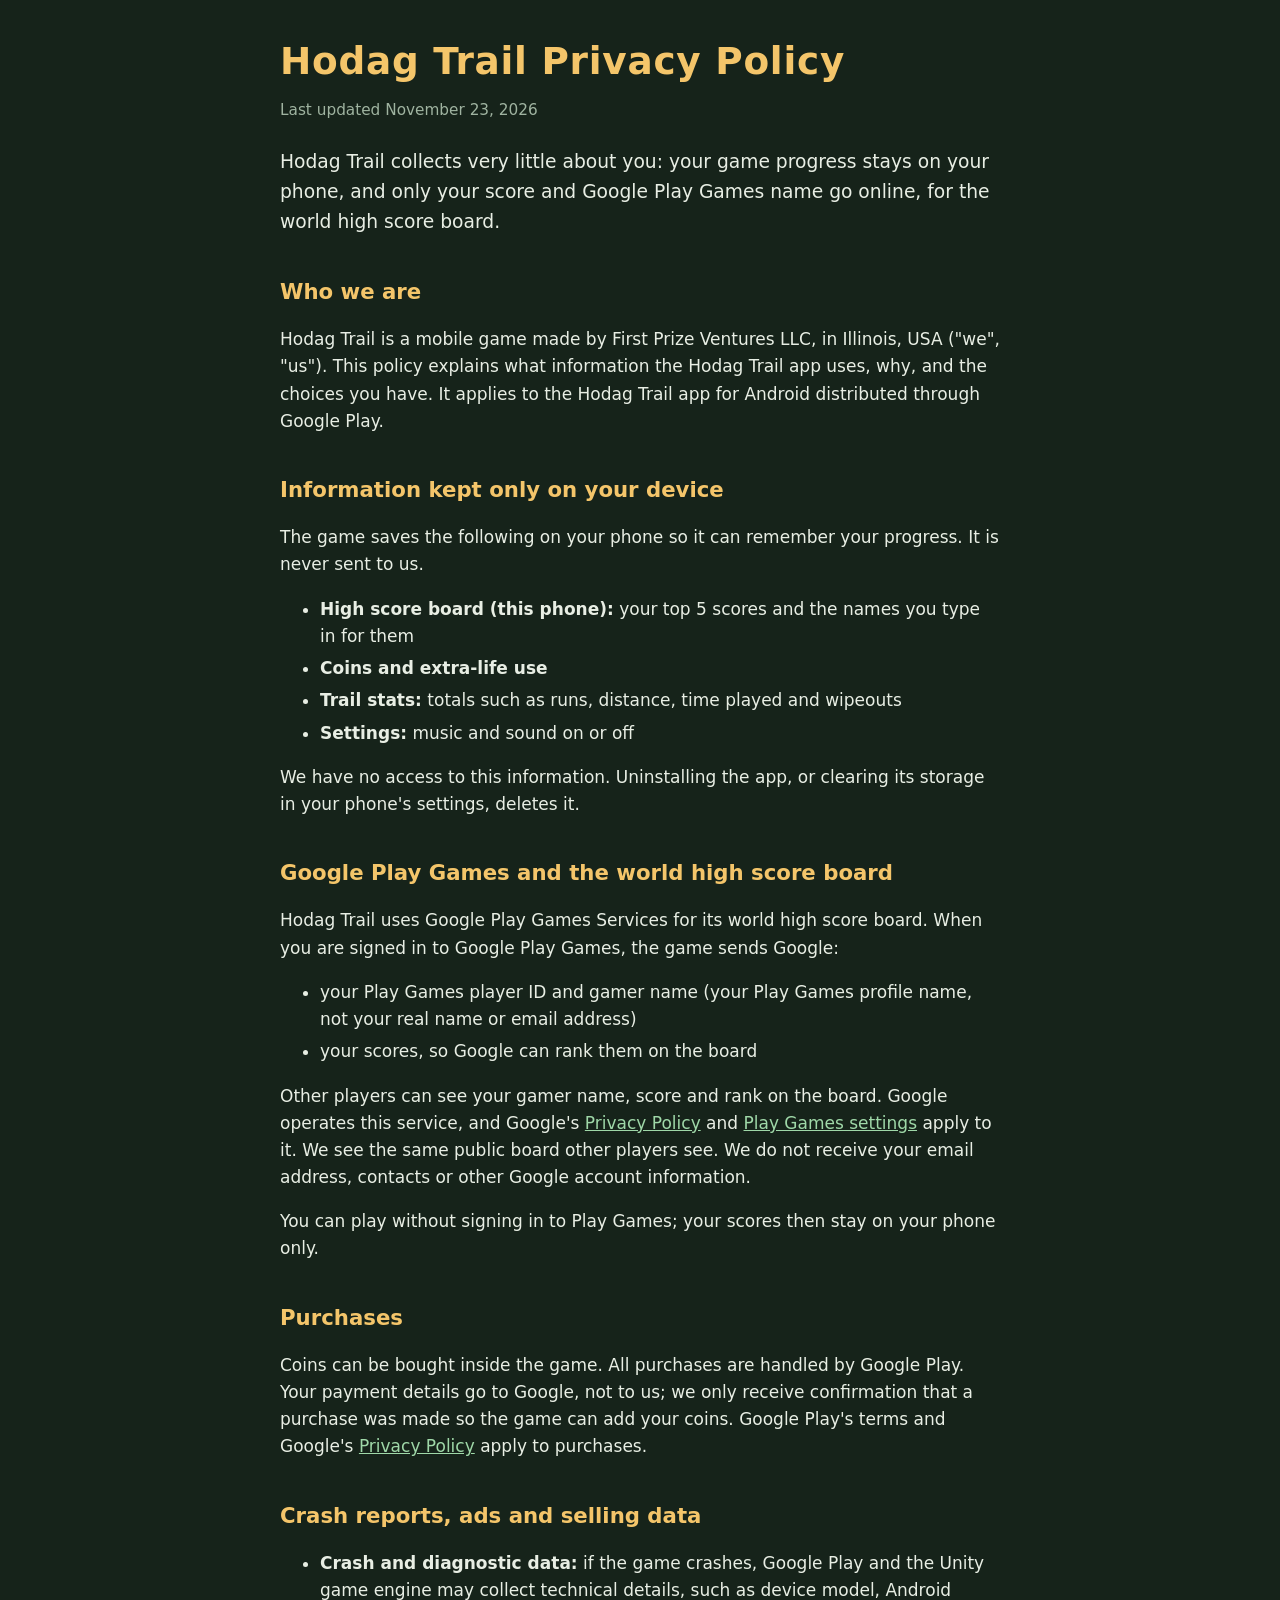
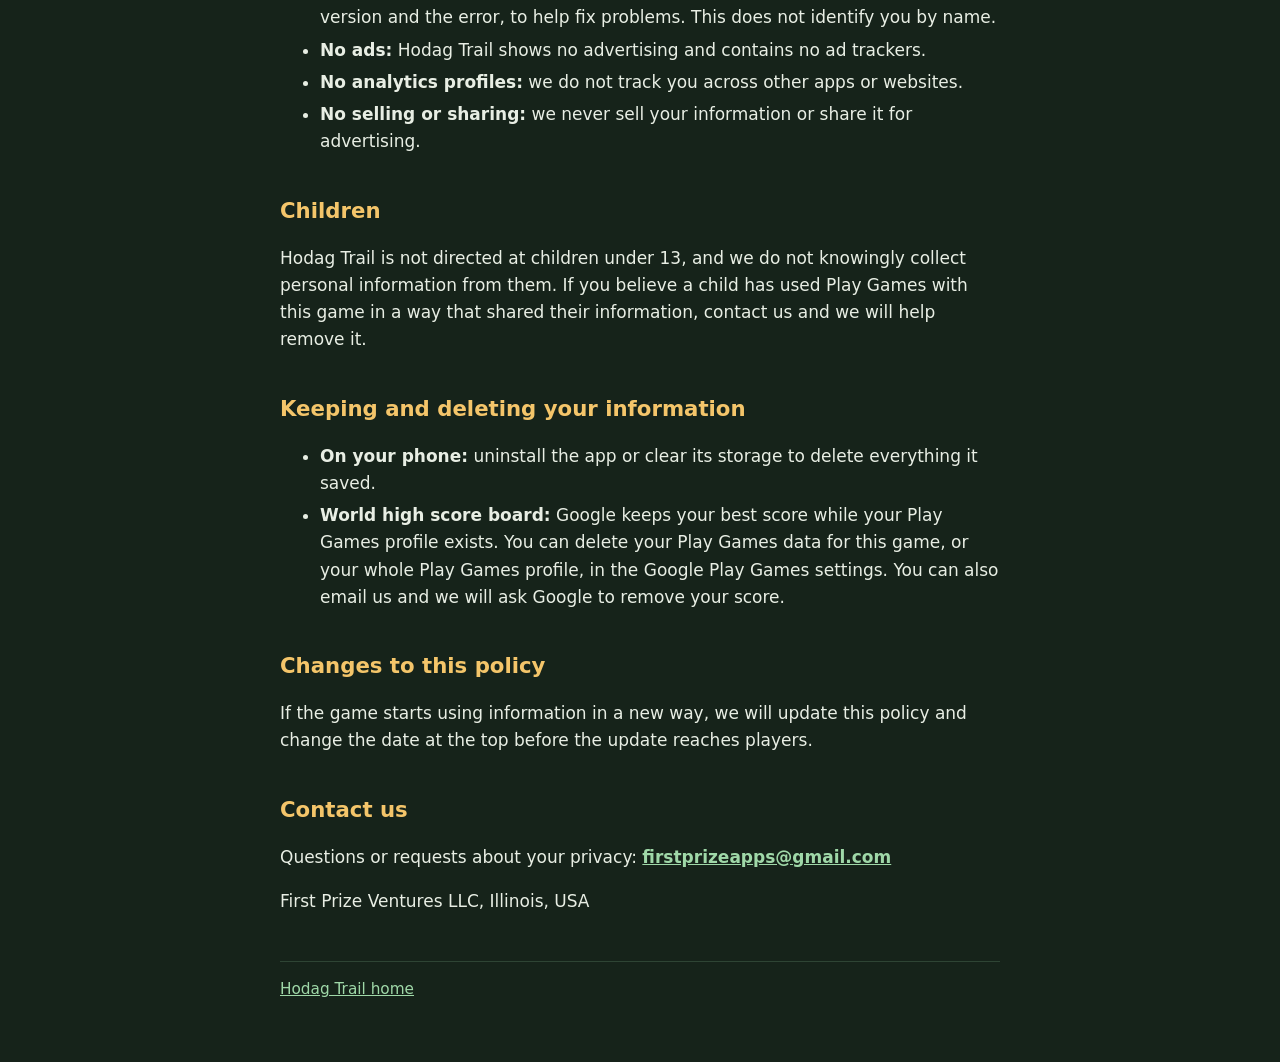
==== privacy.html @ ed1acb26 "Create privacy.html" ====
<!DOCTYPE html>
<html lang="en">
<head>
<meta charset="utf-8">
<meta name="viewport" content="width=device-width, initial-scale=1">
<title>Hodag Trail Privacy Policy</title>
<link rel="stylesheet" href="style.css">
</head>
<body>
<main>
<h1>Hodag Trail Privacy Policy</h1>
<p class="date">Last updated November 23, 2026</p>
<p class="lead">Hodag Trail collects very little about you: your game progress stays on your phone, and only your score and Google Play Games name go online, for the world high score board.</p>

<h2>Who we are</h2>
<p>Hodag Trail is a mobile game made by First Prize Ventures LLC, in Illinois, USA ("we", "us"). This policy explains what information the Hodag Trail app uses, why, and the choices you have. It applies to the Hodag Trail app for Android distributed through Google Play.</p>

<h2>Information kept only on your device</h2>
<p>The game saves the following on your phone so it can remember your progress. It is never sent to us.</p>
<ul>
<li><strong>High score board (this phone):</strong> your top 5 scores and the names you type in for them</li>
<li><strong>Coins and extra-life use</strong></li>
<li><strong>Trail stats:</strong> totals such as runs, distance, time played and wipeouts</li>
<li><strong>Settings:</strong> music and sound on or off</li>
</ul>
<p>We have no access to this information. Uninstalling the app, or clearing its storage in your phone's settings, deletes it.</p>

<h2>Google Play Games and the world high score board</h2>
<p>Hodag Trail uses Google Play Games Services for its world high score board. When you are signed in to Google Play Games, the game sends Google:</p>
<ul>
<li>your Play Games player ID and gamer name (your Play Games profile name, not your real name or email address)</li>
<li>your scores, so Google can rank them on the board</li>
</ul>
<p>Other players can see your gamer name, score and rank on the board. Google operates this service, and Google's <a href="https://policies.google.com/privacy">Privacy Policy</a> and <a href="https://support.google.com/googleplay/answer/9005013">Play Games settings</a> apply to it. We see the same public board other players see. We do not receive your email address, contacts or other Google account information.</p>
<p>You can play without signing in to Play Games; your scores then stay on your phone only.</p>

<h2>Purchases</h2>
<p>Coins can be bought inside the game. All purchases are handled by Google Play. Your payment details go to Google, not to us; we only receive confirmation that a purchase was made so the game can add your coins. Google Play's terms and Google's <a href="https://policies.google.com/privacy">Privacy Policy</a> apply to purchases.</p>

<h2>Crash reports, ads and selling data</h2>
<ul>
<li><strong>Crash and diagnostic data:</strong> if the game crashes, Google Play and the Unity game engine may collect technical details, such as device model, Android version and the error, to help fix problems. This does not identify you by name.</li>
<li><strong>No ads:</strong> Hodag Trail shows no advertising and contains no ad trackers.</li>
<li><strong>No analytics profiles:</strong> we do not track you across other apps or websites.</li>
<li><strong>No selling or sharing:</strong> we never sell your information or share it for advertising.</li>
</ul>

<h2>Children</h2>
<p>Hodag Trail is not directed at children under 13, and we do not knowingly collect personal information from them. If you believe a child has used Play Games with this game in a way that shared their information, contact us and we will help remove it.</p>

<h2>Keeping and deleting your information</h2>
<ul>
<li><strong>On your phone:</strong> uninstall the app or clear its storage to delete everything it saved.</li>
<li><strong>World high score board:</strong> Google keeps your best score while your Play Games profile exists. You can delete your Play Games data for this game, or your whole Play Games profile, in the Google Play Games settings. You can also email us and we will ask Google to remove your score.</li>
</ul>

<h2>Changes to this policy</h2>
<p>If the game starts using information in a new way, we will update this policy and change the date at the top before the update reaches players.</p>

<h2>Contact us</h2>
<p>Questions or requests about your privacy: <strong><a href="mailto:firstprizeapps@gmail.com">firstprizeapps@gmail.com</a></strong></p>
<p>First Prize Ventures LLC, Illinois, USA</p>
<footer><a href="index.html">Hodag Trail home</a></footer>
</main>
</body>
</html>
---- style.css ----
body{margin:0;background:#16231a;color:#e8eee4;font:17px/1.6 system-ui,-apple-system,"Segoe UI",Roboto,sans-serif}
main{max-width:720px;margin:0 auto;padding:40px 22px 60px}
h1{font-size:2.2em;line-height:1.15;margin:0 0 .2em;color:#f4c56a;letter-spacing:.02em}
h2{font-size:1.25em;margin:1.8em 0 .4em;color:#f4c56a}
a{color:#9fd8a8}
.date{color:#9fb3a0;font-size:.9em;margin-bottom:1.6em}
.lead{font-size:1.1em}
footer{margin-top:3em;padding-top:1em;border-top:1px solid #2e4434;color:#9fb3a0;font-size:.9em}
li{margin:.3em 0}
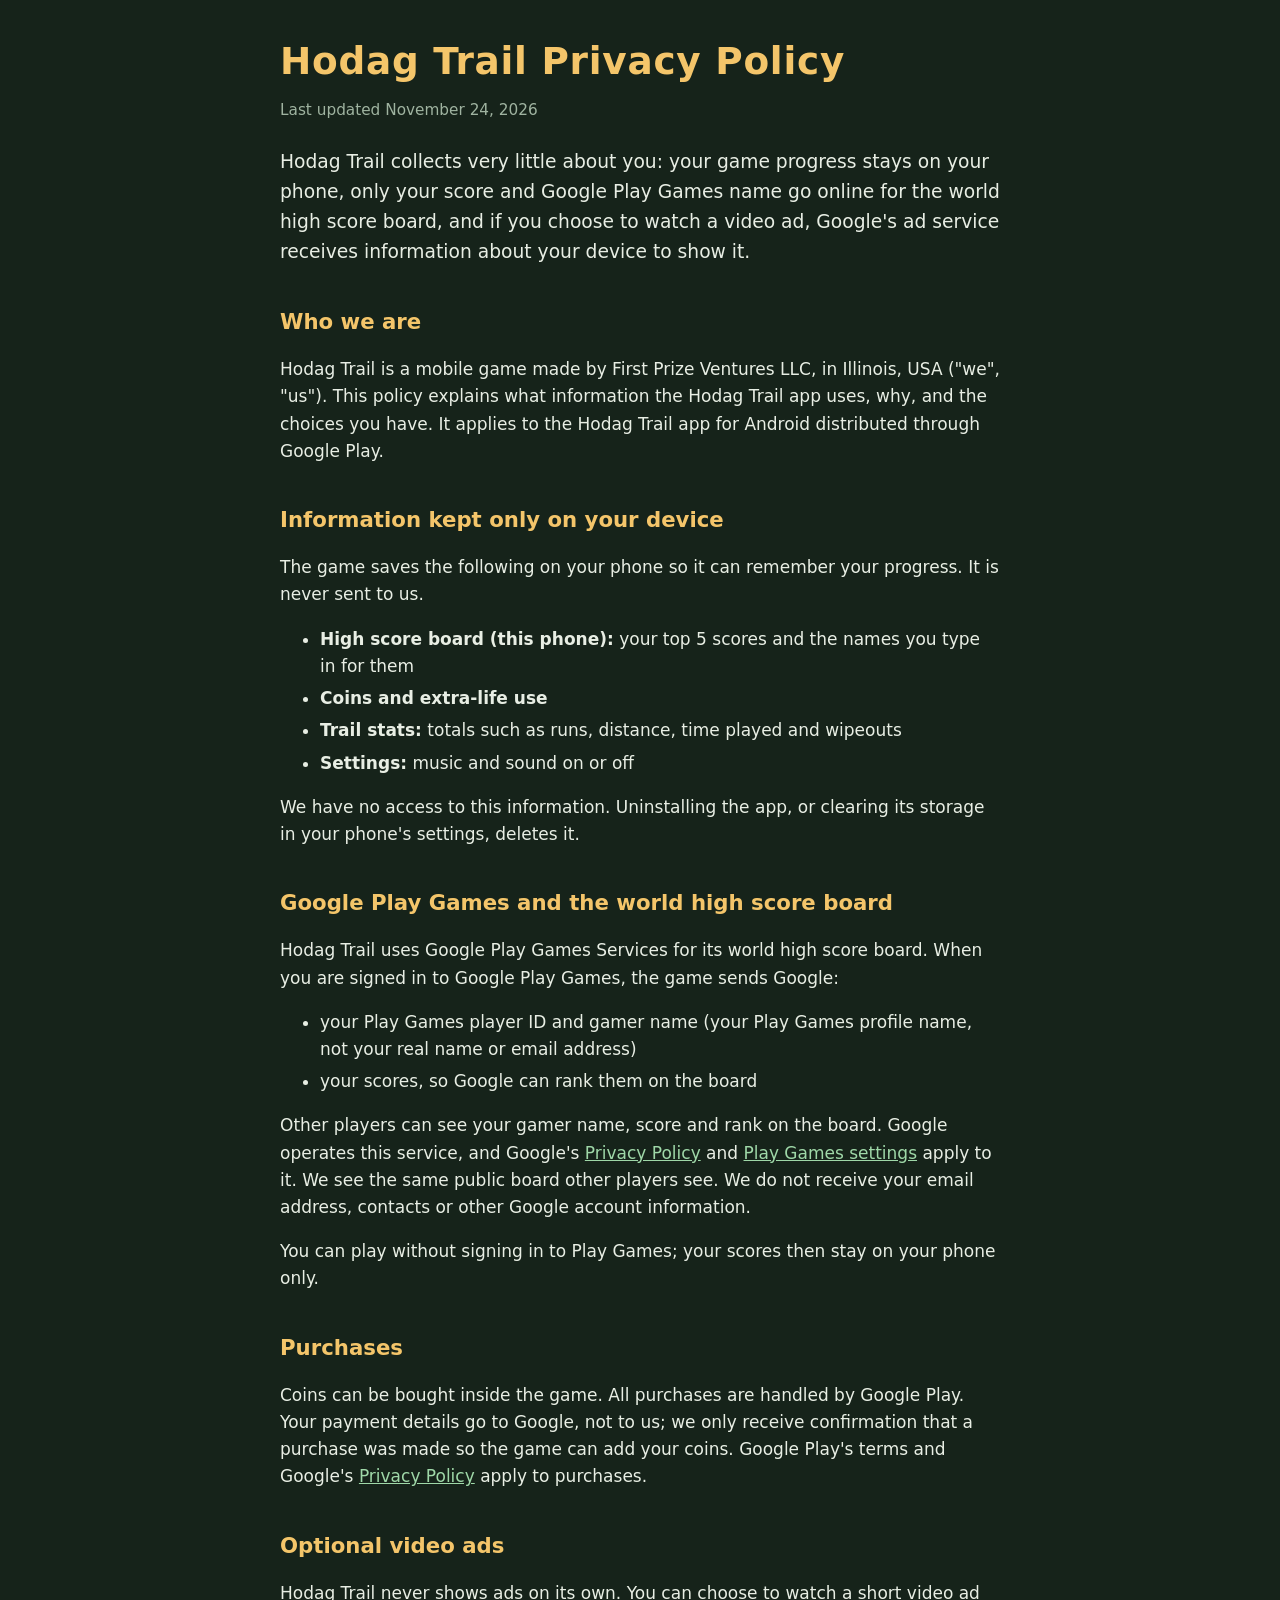
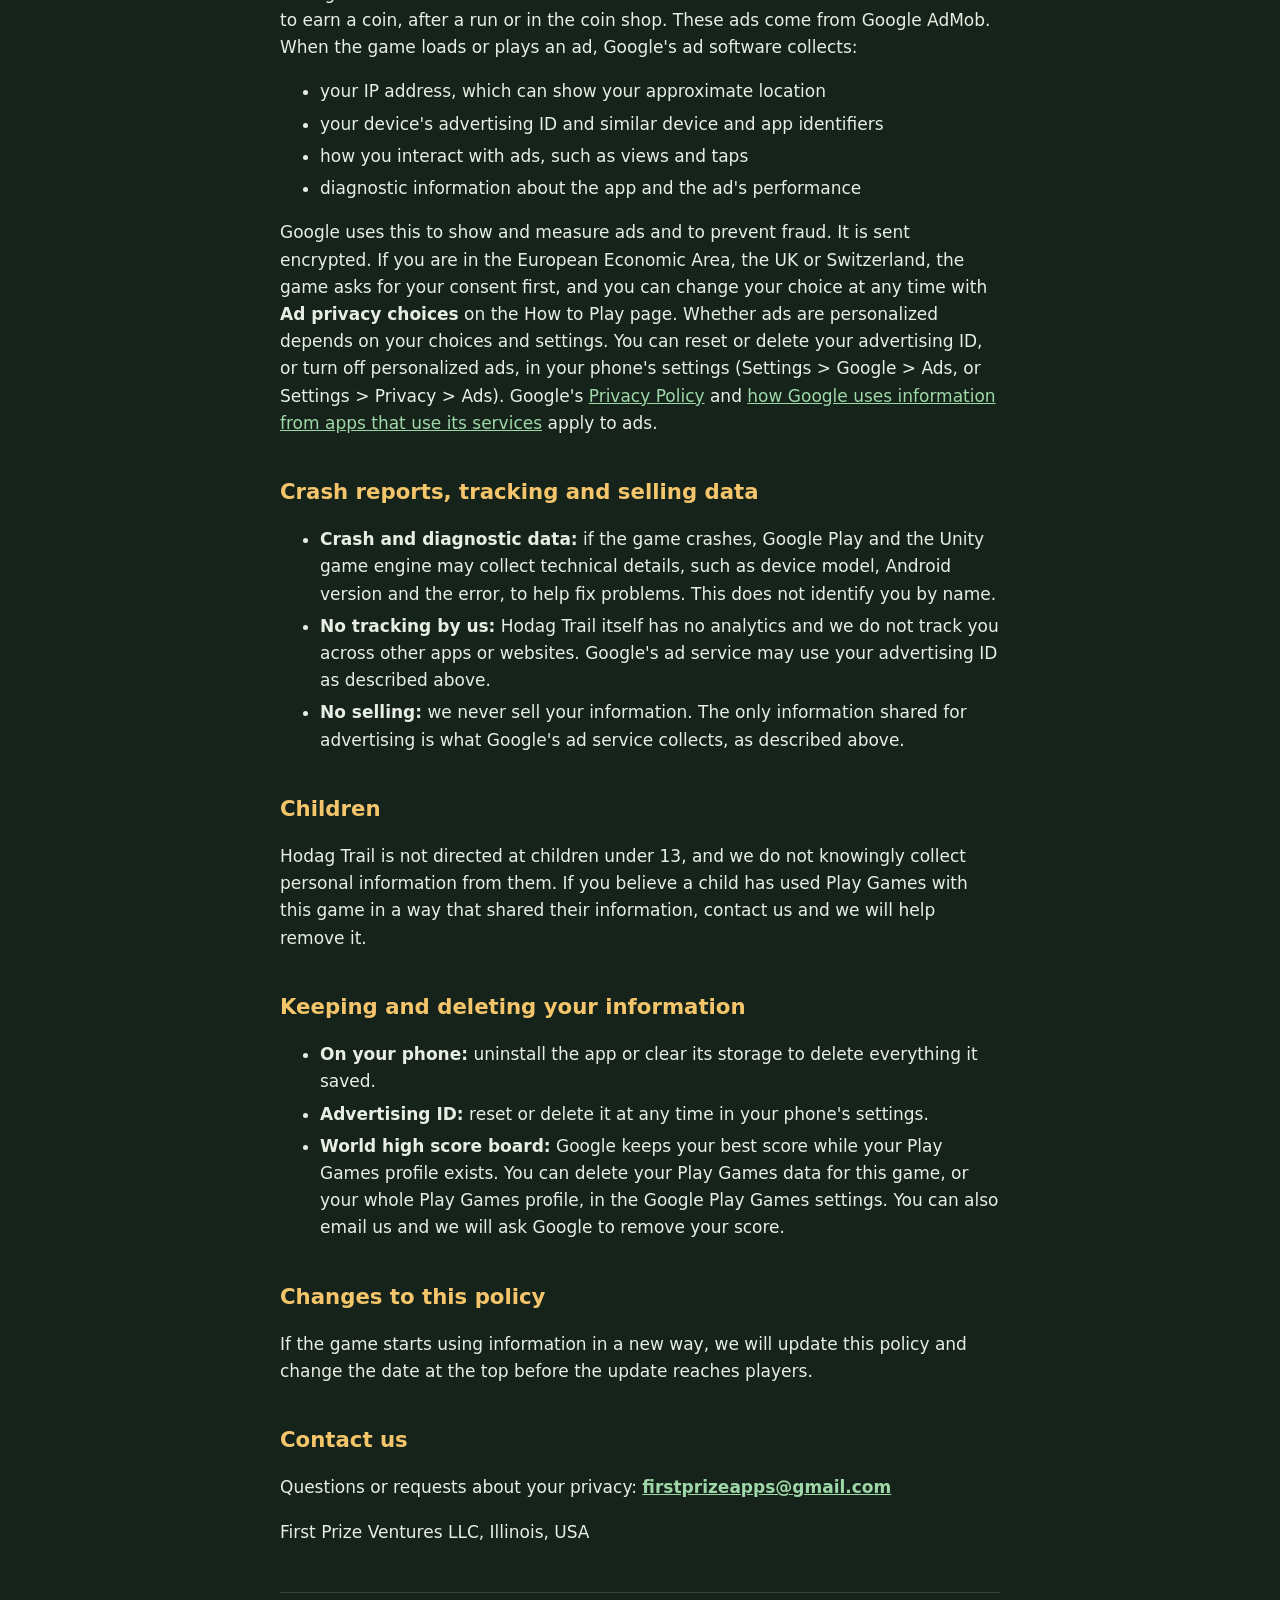
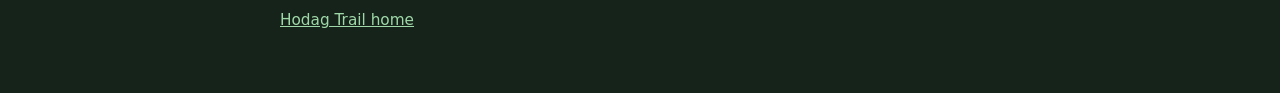
==== commit fe17e11d: "Privacy policy: optional video ads (Google AdMob)" ====
--- a/privacy.html
+++ b/privacy.html
@@ -9,8 +9,8 @@
 <body>
 <main>
 <h1>Hodag Trail Privacy Policy</h1>
-<p class="date">Last updated November 23, 2026</p>
-<p class="lead">Hodag Trail collects very little about you: your game progress stays on your phone, and only your score and Google Play Games name go online, for the world high score board.</p>
+<p class="date">Last updated November 24, 2026</p>
+<p class="lead">Hodag Trail collects very little about you: your game progress stays on your phone, only your score and Google Play Games name go online for the world high score board, and if you choose to watch a video ad, Google's ad service receives information about your device to show it.</p>
 
 <h2>Who we are</h2>
 <p>Hodag Trail is a mobile game made by First Prize Ventures LLC, in Illinois, USA ("we", "us"). This policy explains what information the Hodag Trail app uses, why, and the choices you have. It applies to the Hodag Trail app for Android distributed through Google Play.</p>
@@ -37,12 +37,21 @@
 <h2>Purchases</h2>
 <p>Coins can be bought inside the game. All purchases are handled by Google Play. Your payment details go to Google, not to us; we only receive confirmation that a purchase was made so the game can add your coins. Google Play's terms and Google's <a href="https://policies.google.com/privacy">Privacy Policy</a> apply to purchases.</p>
 
-<h2>Crash reports, ads and selling data</h2>
+<h2>Optional video ads</h2>
+<p>Hodag Trail never shows ads on its own. You can choose to watch a short video ad to earn a coin, after a run or in the coin shop. These ads come from Google AdMob. When the game loads or plays an ad, Google's ad software collects:</p>
+<ul>
+<li>your IP address, which can show your approximate location</li>
+<li>your device's advertising ID and similar device and app identifiers</li>
+<li>how you interact with ads, such as views and taps</li>
+<li>diagnostic information about the app and the ad's performance</li>
+</ul>
+<p>Google uses this to show and measure ads and to prevent fraud. It is sent encrypted. If you are in the European Economic Area, the UK or Switzerland, the game asks for your consent first, and you can change your choice at any time with <strong>Ad privacy choices</strong> on the How to Play page. Whether ads are personalized depends on your choices and settings. You can reset or delete your advertising ID, or turn off personalized ads, in your phone's settings (Settings &gt; Google &gt; Ads, or Settings &gt; Privacy &gt; Ads). Google's <a href="https://policies.google.com/privacy">Privacy Policy</a> and <a href="https://policies.google.com/technologies/partner-sites">how Google uses information from apps that use its services</a> apply to ads.</p>
+
+<h2>Crash reports, tracking and selling data</h2>
 <ul>
 <li><strong>Crash and diagnostic data:</strong> if the game crashes, Google Play and the Unity game engine may collect technical details, such as device model, Android version and the error, to help fix problems. This does not identify you by name.</li>
-<li><strong>No ads:</strong> Hodag Trail shows no advertising and contains no ad trackers.</li>
-<li><strong>No analytics profiles:</strong> we do not track you across other apps or websites.</li>
-<li><strong>No selling or sharing:</strong> we never sell your information or share it for advertising.</li>
+<li><strong>No tracking by us:</strong> Hodag Trail itself has no analytics and we do not track you across other apps or websites. Google's ad service may use your advertising ID as described above.</li>
+<li><strong>No selling:</strong> we never sell your information. The only information shared for advertising is what Google's ad service collects, as described above.</li>
 </ul>
 
 <h2>Children</h2>
@@ -51,6 +60,7 @@
 <h2>Keeping and deleting your information</h2>
 <ul>
 <li><strong>On your phone:</strong> uninstall the app or clear its storage to delete everything it saved.</li>
+<li><strong>Advertising ID:</strong> reset or delete it at any time in your phone's settings.</li>
 <li><strong>World high score board:</strong> Google keeps your best score while your Play Games profile exists. You can delete your Play Games data for this game, or your whole Play Games profile, in the Google Play Games settings. You can also email us and we will ask Google to remove your score.</li>
 </ul>
 
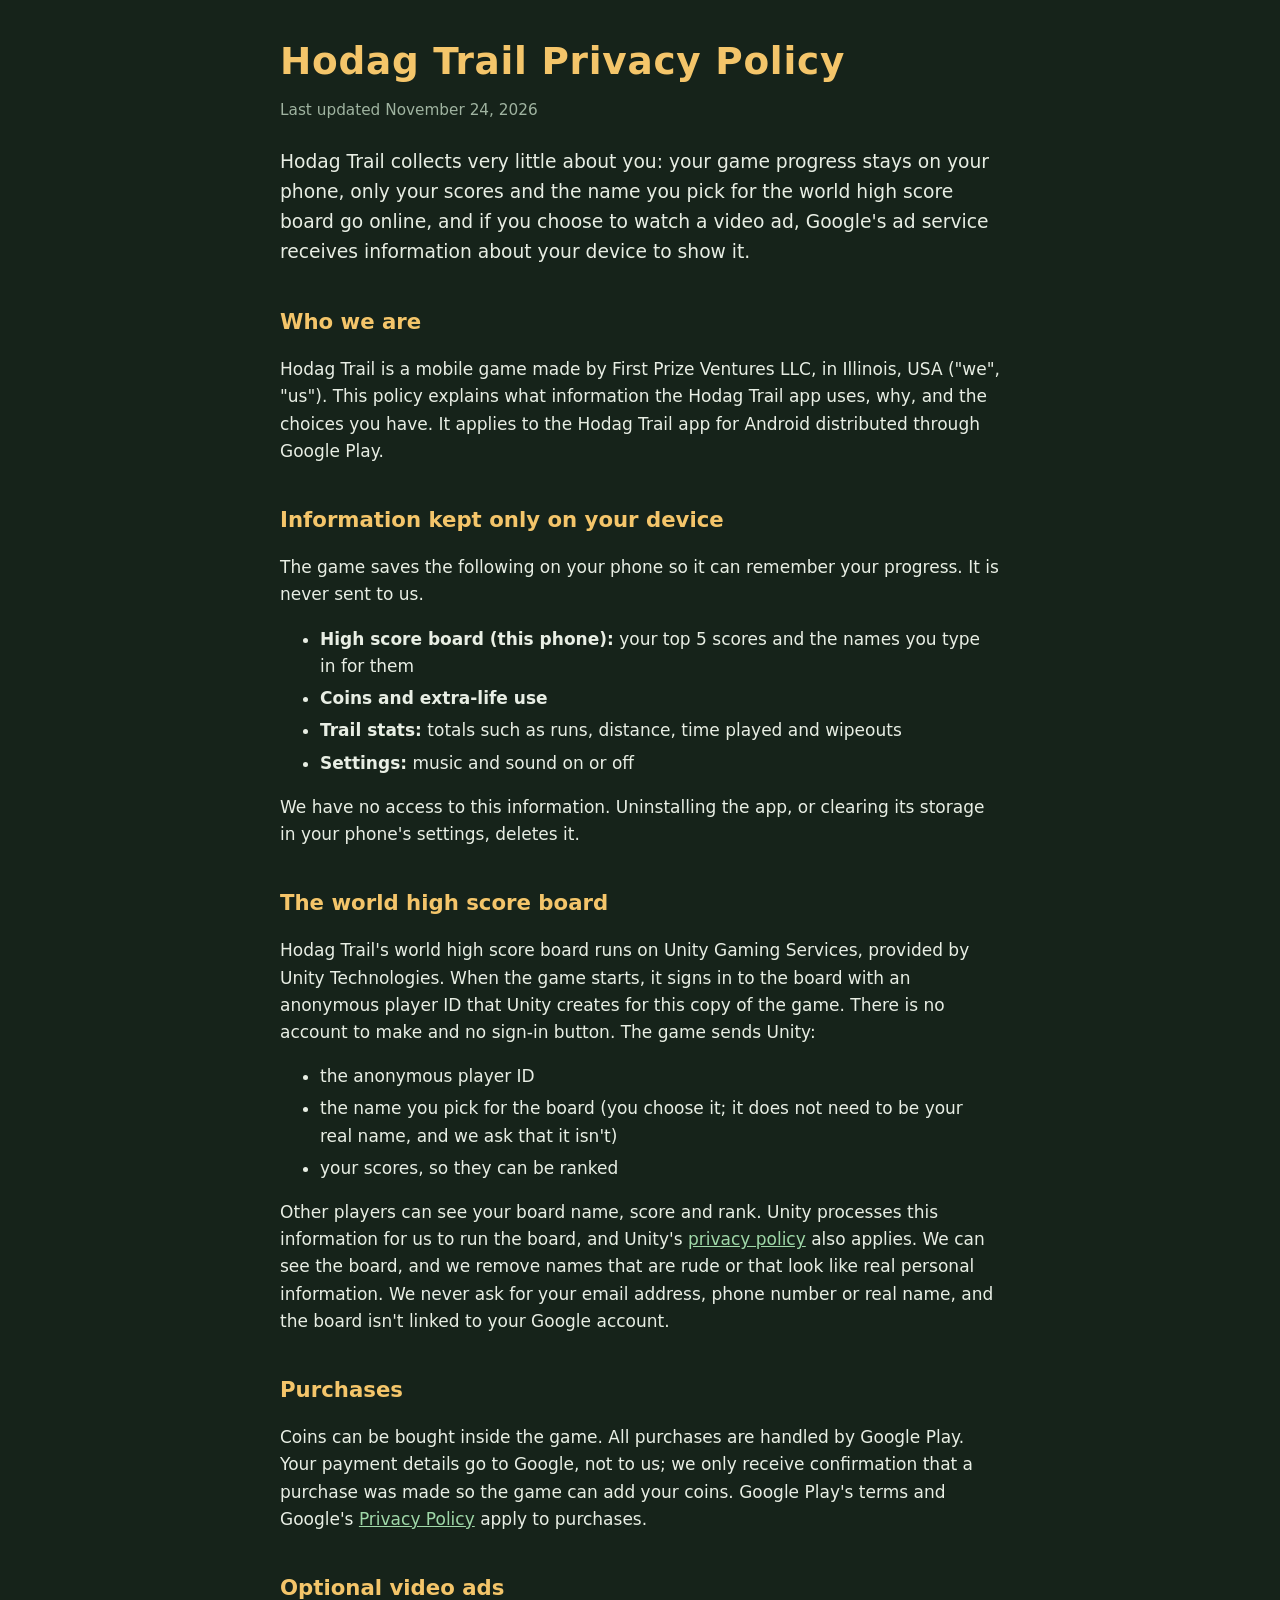
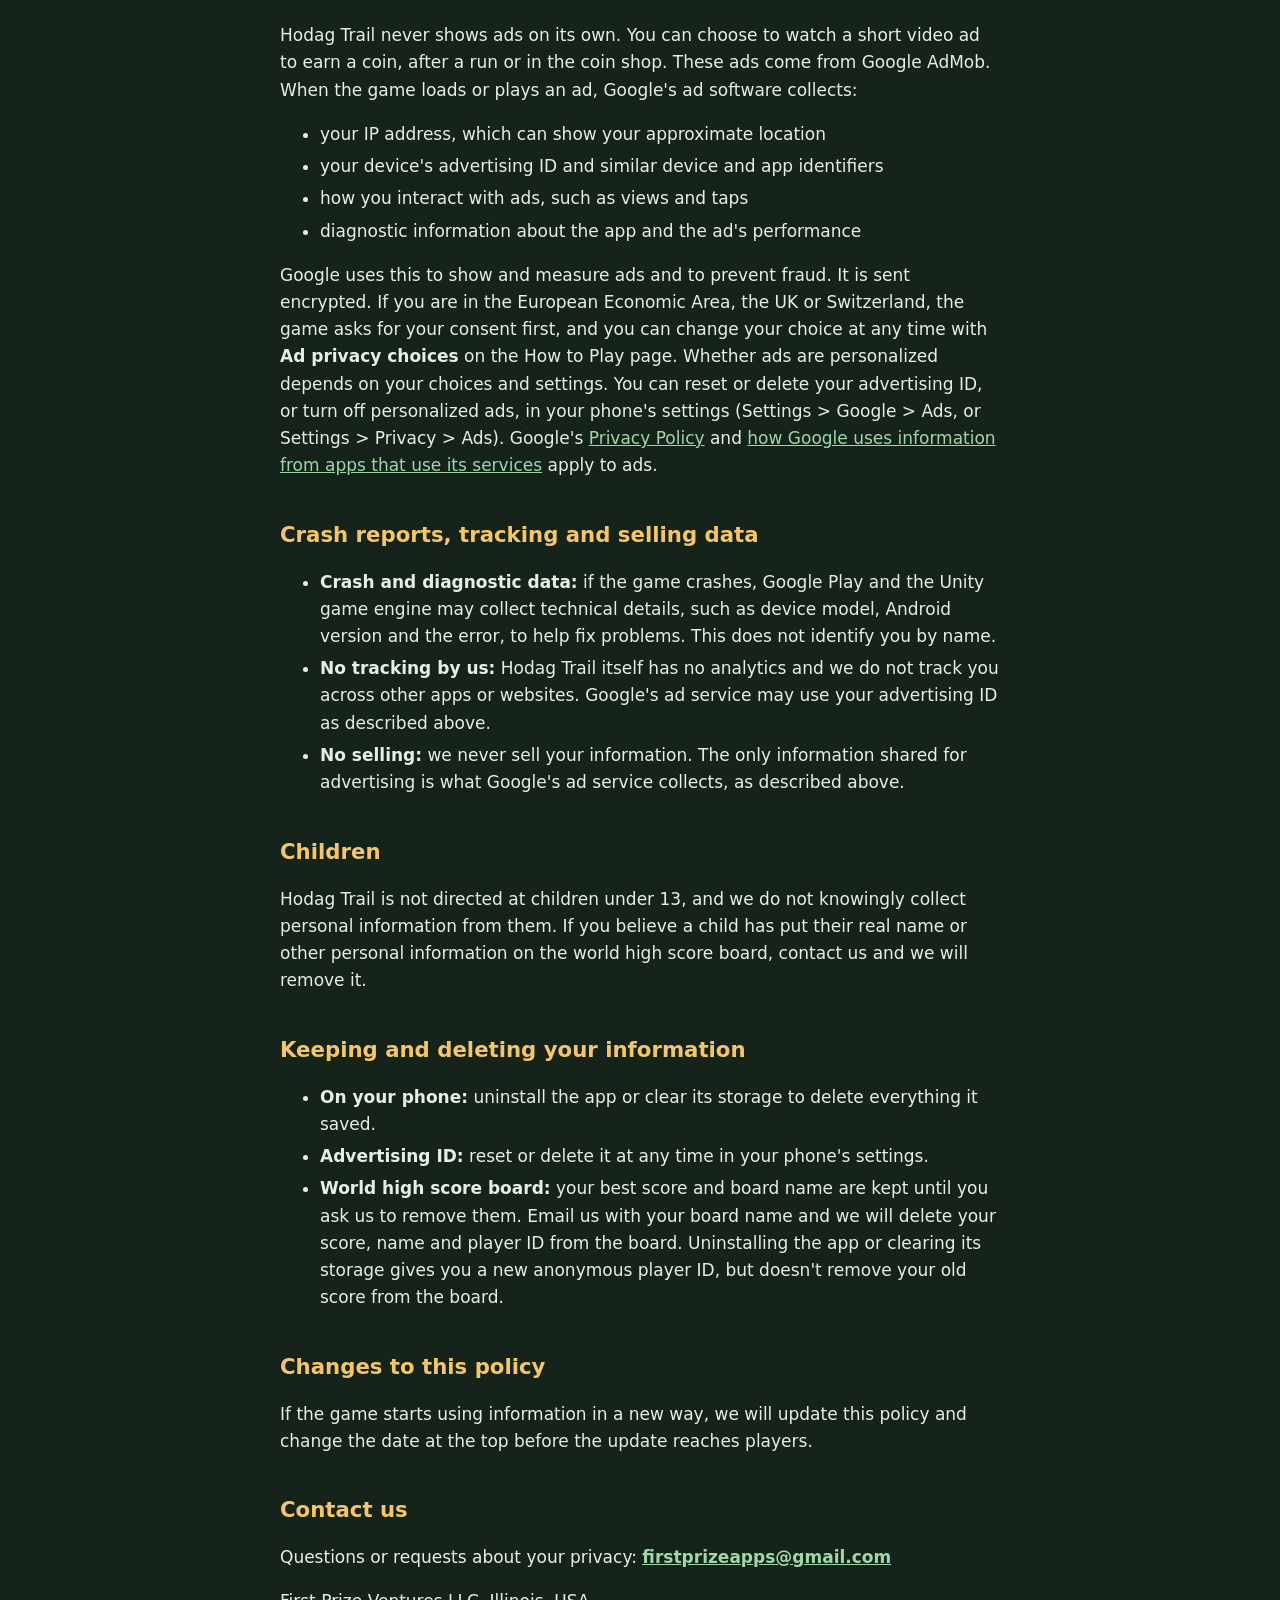
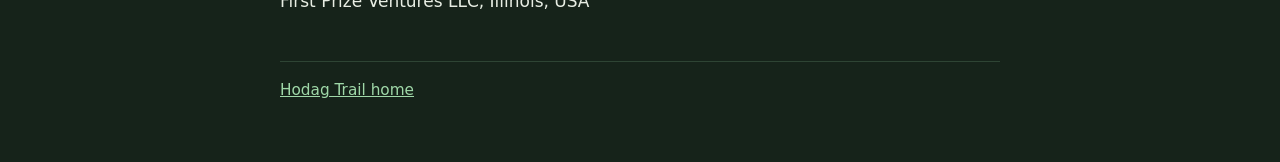
==== commit 193b7a1f: "Privacy policy: world high score board now on Unity Gaming Services" ====
--- a/privacy.html
+++ b/privacy.html
@@ -10,7 +10,7 @@
 <main>
 <h1>Hodag Trail Privacy Policy</h1>
 <p class="date">Last updated November 24, 2026</p>
-<p class="lead">Hodag Trail collects very little about you: your game progress stays on your phone, only your score and Google Play Games name go online for the world high score board, and if you choose to watch a video ad, Google's ad service receives information about your device to show it.</p>
+<p class="lead">Hodag Trail collects very little about you: your game progress stays on your phone, only your scores and the name you pick for the world high score board go online, and if you choose to watch a video ad, Google's ad service receives information about your device to show it.</p>
 
 <h2>Who we are</h2>
 <p>Hodag Trail is a mobile game made by First Prize Ventures LLC, in Illinois, USA ("we", "us"). This policy explains what information the Hodag Trail app uses, why, and the choices you have. It applies to the Hodag Trail app for Android distributed through Google Play.</p>
@@ -25,14 +25,14 @@
 </ul>
 <p>We have no access to this information. Uninstalling the app, or clearing its storage in your phone's settings, deletes it.</p>
 
-<h2>Google Play Games and the world high score board</h2>
-<p>Hodag Trail uses Google Play Games Services for its world high score board. When you are signed in to Google Play Games, the game sends Google:</p>
+<h2>The world high score board</h2>
+<p>Hodag Trail's world high score board runs on Unity Gaming Services, provided by Unity Technologies. When the game starts, it signs in to the board with an anonymous player ID that Unity creates for this copy of the game. There is no account to make and no sign-in button. The game sends Unity:</p>
 <ul>
-<li>your Play Games player ID and gamer name (your Play Games profile name, not your real name or email address)</li>
-<li>your scores, so Google can rank them on the board</li>
+<li>the anonymous player ID</li>
+<li>the name you pick for the board (you choose it; it does not need to be your real name, and we ask that it isn't)</li>
+<li>your scores, so they can be ranked</li>
 </ul>
-<p>Other players can see your gamer name, score and rank on the board. Google operates this service, and Google's <a href="https://policies.google.com/privacy">Privacy Policy</a> and <a href="https://support.google.com/googleplay/answer/9005013">Play Games settings</a> apply to it. We see the same public board other players see. We do not receive your email address, contacts or other Google account information.</p>
-<p>You can play without signing in to Play Games; your scores then stay on your phone only.</p>
+<p>Other players can see your board name, score and rank. Unity processes this information for us to run the board, and Unity's <a href="https://unity.com/legal/game-player-and-app-user-privacy-policy">privacy policy</a> also applies. We can see the board, and we remove names that are rude or that look like real personal information. We never ask for your email address, phone number or real name, and the board isn't linked to your Google account.</p>
 
 <h2>Purchases</h2>
 <p>Coins can be bought inside the game. All purchases are handled by Google Play. Your payment details go to Google, not to us; we only receive confirmation that a purchase was made so the game can add your coins. Google Play's terms and Google's <a href="https://policies.google.com/privacy">Privacy Policy</a> apply to purchases.</p>
@@ -55,13 +55,13 @@
 </ul>
 
 <h2>Children</h2>
-<p>Hodag Trail is not directed at children under 13, and we do not knowingly collect personal information from them. If you believe a child has used Play Games with this game in a way that shared their information, contact us and we will help remove it.</p>
+<p>Hodag Trail is not directed at children under 13, and we do not knowingly collect personal information from them. If you believe a child has put their real name or other personal information on the world high score board, contact us and we will remove it.</p>
 
 <h2>Keeping and deleting your information</h2>
 <ul>
 <li><strong>On your phone:</strong> uninstall the app or clear its storage to delete everything it saved.</li>
 <li><strong>Advertising ID:</strong> reset or delete it at any time in your phone's settings.</li>
-<li><strong>World high score board:</strong> Google keeps your best score while your Play Games profile exists. You can delete your Play Games data for this game, or your whole Play Games profile, in the Google Play Games settings. You can also email us and we will ask Google to remove your score.</li>
+<li><strong>World high score board:</strong> your best score and board name are kept until you ask us to remove them. Email us with your board name and we will delete your score, name and player ID from the board. Uninstalling the app or clearing its storage gives you a new anonymous player ID, but doesn't remove your old score from the board.</li>
 </ul>
 
 <h2>Changes to this policy</h2>
